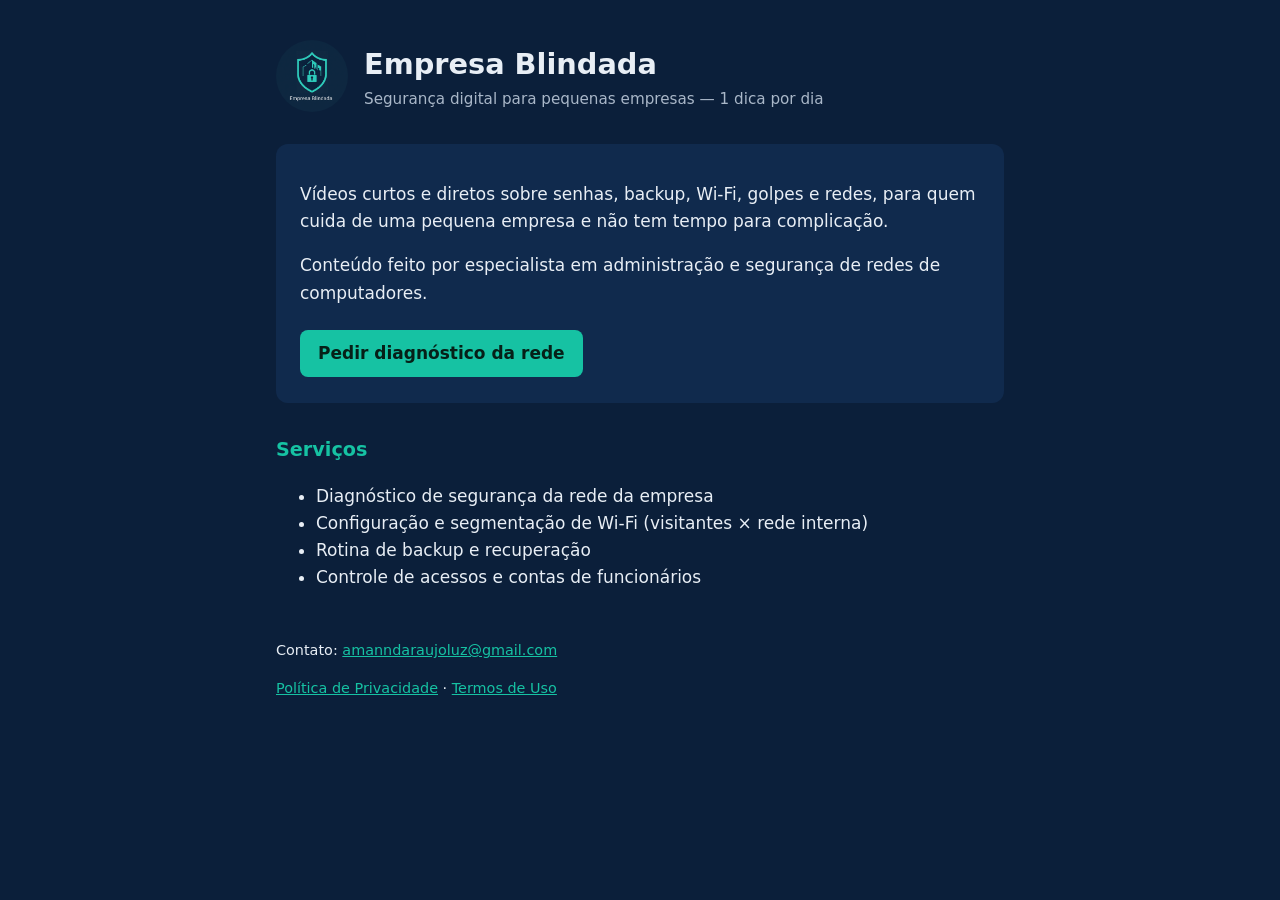
==== index.html @ fd561922 "Site Empresa Blindada: página inicial, privacidade e termos Co-Authored-By: Claude Opus 5.5 <noreply" ====
<!doctype html>
<html lang="pt-BR">
<head>
<meta charset="utf-8">
<meta name="viewport" content="width=device-width, initial-scale=1">
<title>Empresa Blindada</title>
<meta name="description" content="Dicas rápidas de segurança digital para pequenas empresas.">
<link rel="icon" href="favicon.png">
<link rel="stylesheet" href="style.css">
</head>
<body>
<main>
  <header>
    <img src="logo.png" alt="Logo Empresa Blindada">
    <div>
      <h1>Empresa Blindada</h1>
      <div class="muted">Segurança digital para pequenas empresas — 1 dica por dia</div>
    </div>
  </header>

  <div class="card">
    <p>Vídeos curtos e diretos sobre senhas, backup, Wi-Fi, golpes e redes, para quem cuida de uma
    pequena empresa e não tem tempo para complicação.</p>
    <p>Conteúdo feito por especialista em administração e segurança de redes de computadores.</p>
    <a class="btn" href="mailto:amanndaraujoluz@gmail.com?subject=Diagn%C3%B3stico%20de%20rede">Pedir diagnóstico da rede</a>
  </div>

  <h2>Serviços</h2>
  <ul>
    <li>Diagnóstico de segurança da rede da empresa</li>
    <li>Configuração e segmentação de Wi-Fi (visitantes × rede interna)</li>
    <li>Rotina de backup e recuperação</li>
    <li>Controle de acessos e contas de funcionários</li>
  </ul>

  <footer>
    <p>Contato: <a href="mailto:amanndaraujoluz@gmail.com">amanndaraujoluz@gmail.com</a></p>
    <p><a href="privacidade.html">Política de Privacidade</a> · <a href="termos.html">Termos de Uso</a></p>
  </footer>
</main>
</body>
</html>
---- style.css ----
:root { --bg: #0B1F3A; --card: #102a4d; --accent: #16C2A3; --text: #E8EEF5; --muted: #A9B7C8; }
* { box-sizing: border-box; }
body { margin: 0; background: var(--bg); color: var(--text); font: 17px/1.6 system-ui, -apple-system, "Segoe UI", Roboto, sans-serif; }
main { max-width: 760px; margin: 0 auto; padding: 40px 16px 64px; }
header { display: flex; align-items: center; gap: 16px; margin-bottom: 32px; }
header img { width: 72px; height: 72px; border-radius: 50%; }
h1 { font-size: 1.8rem; margin: 0; }
h2 { color: var(--accent); font-size: 1.2rem; margin-top: 32px; }
p, li { color: var(--text); }
.muted { color: var(--muted); font-size: .95rem; }
a { color: var(--accent); }
.card { background: var(--card); border-radius: 12px; padding: 20px 24px; margin: 20px 0; }
.btn { display: inline-block; background: var(--accent); color: #062018; font-weight: 600; padding: 10px 18px; border-radius: 8px; text-decoration: none; margin: 6px 8px 6px 0; }
footer { margin-top: 48px; color: var(--muted); font-size: .9rem; }
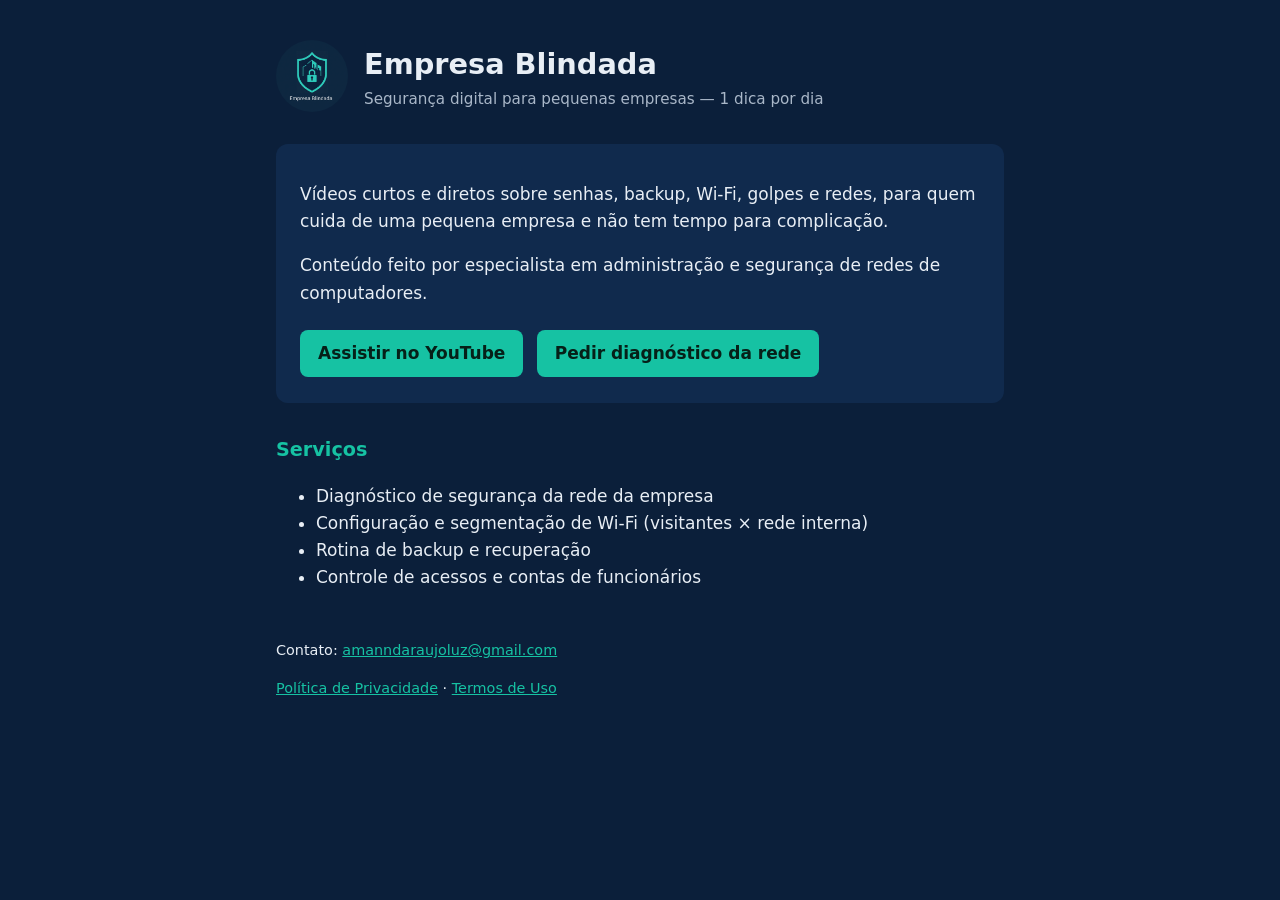
==== commit f232f918: "Link do canal @empresablindadace Co-Authored-By: Claude Opus 5.5 <noreply@anthropic.com>" ====
--- a/index.html
+++ b/index.html
@@ -22,6 +22,7 @@
     <p>Vídeos curtos e diretos sobre senhas, backup, Wi-Fi, golpes e redes, para quem cuida de uma
     pequena empresa e não tem tempo para complicação.</p>
     <p>Conteúdo feito por especialista em administração e segurança de redes de computadores.</p>
+    <a class="btn" href="https://www.youtube.com/@empresablindadace">Assistir no YouTube</a>
     <a class="btn" href="mailto:amanndaraujoluz@gmail.com?subject=Diagn%C3%B3stico%20de%20rede">Pedir diagnóstico da rede</a>
   </div>
 
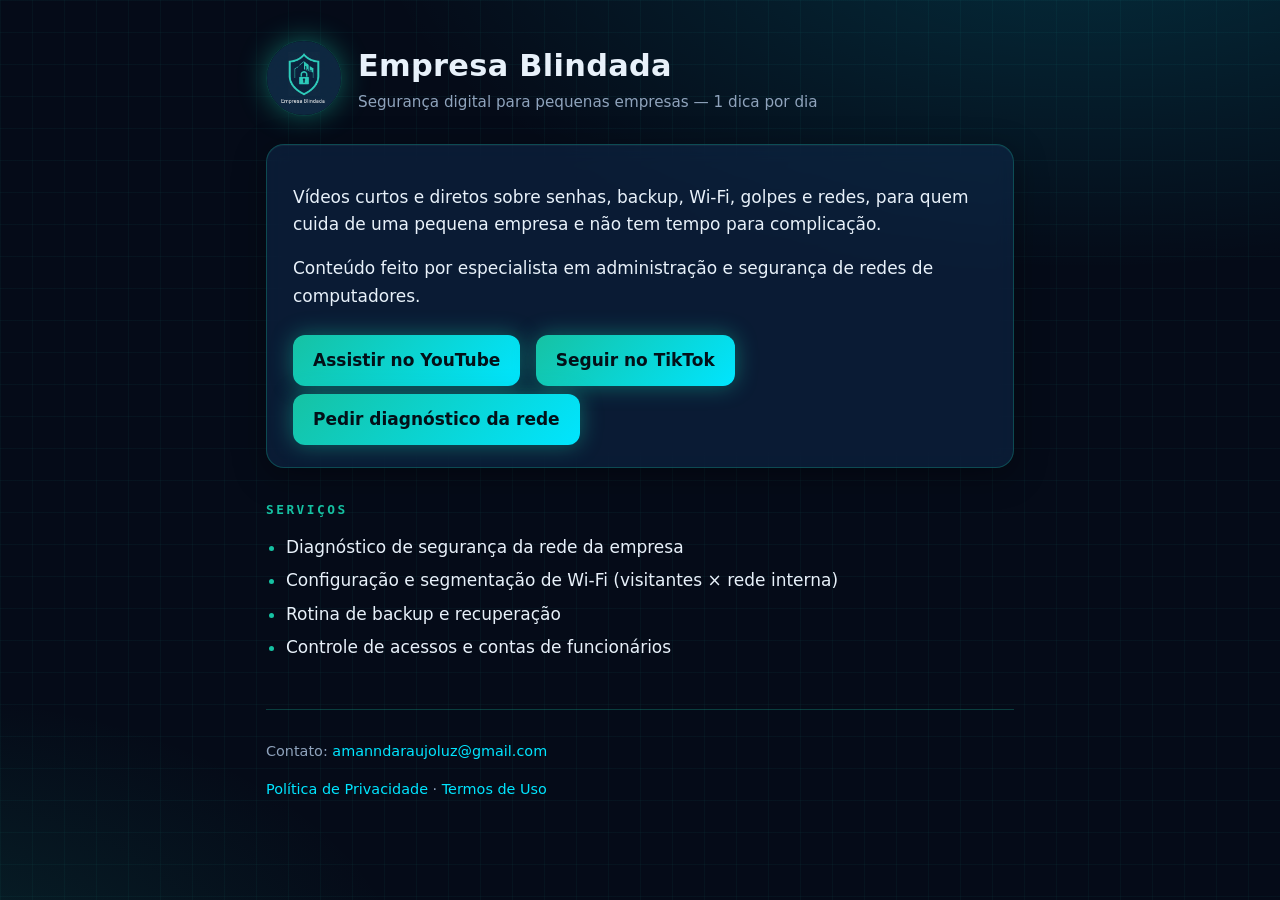
==== commit b24e6394: "Link do TikTok @empresablindada no site Co-Authored-By: Claude Opus 5.5 <noreply@anthropic.com>" ====
--- a/index.html
+++ b/index.html
@@ -23,6 +23,7 @@
     pequena empresa e não tem tempo para complicação.</p>
     <p>Conteúdo feito por especialista em administração e segurança de redes de computadores.</p>
     <a class="btn" href="https://www.youtube.com/@empresablindadace">Assistir no YouTube</a>
+    <a class="btn" href="https://www.tiktok.com/@empresablindada">Seguir no TikTok</a>
     <a class="btn" href="mailto:amanndaraujoluz@gmail.com?subject=Diagn%C3%B3stico%20de%20rede">Pedir diagnóstico da rede</a>
   </div>
 
--- a/style.css
+++ b/style.css
@@ -1,14 +1,22 @@
-:root { --bg: #0B1F3A; --card: #102a4d; --accent: #16C2A3; --text: #E8EEF5; --muted: #A9B7C8; }
-* { box-sizing: border-box; }
-body { margin: 0; background: var(--bg); color: var(--text); font: 17px/1.6 system-ui, -apple-system, "Segoe UI", Roboto, sans-serif; }
-main { max-width: 760px; margin: 0 auto; padding: 40px 16px 64px; }
-header { display: flex; align-items: center; gap: 16px; margin-bottom: 32px; }
-header img { width: 72px; height: 72px; border-radius: 50%; }
-h1 { font-size: 1.8rem; margin: 0; }
-h2 { color: var(--accent); font-size: 1.2rem; margin-top: 32px; }
-p, li { color: var(--text); }
-.muted { color: var(--muted); font-size: .95rem; }
-a { color: var(--accent); }
-.card { background: var(--card); border-radius: 12px; padding: 20px 24px; margin: 20px 0; }
-.btn { display: inline-block; background: var(--accent); color: #062018; font-weight: 600; padding: 10px 18px; border-radius: 8px; text-decoration: none; margin: 6px 8px 6px 0; }
-footer { margin-top: 48px; color: var(--muted); font-size: .9rem; }
+:root{--bg:#050b18;--glass:rgba(16,42,77,.55);--line:rgba(22,194,163,.28);--teal:#16C2A3;--cyan:#00E5FF;--text:#E8F1FA;--muted:#8FA3BC}
+*{box-sizing:border-box}html{background:var(--bg)}
+body{margin:0;color:var(--text);font:17px/1.6 "Segoe UI",system-ui,Roboto,sans-serif;min-height:100vh;
+background:radial-gradient(1200px 600px at 85% -10%,rgba(0,229,255,.16),transparent 60%),
+radial-gradient(900px 500px at -10% 110%,rgba(22,194,163,.14),transparent 60%),
+linear-gradient(rgba(22,194,163,.05) 1px,transparent 1px) 0 0/100% 32px,
+linear-gradient(90deg,rgba(22,194,163,.05) 1px,transparent 1px) 0 0/32px 100%,var(--bg)}
+main{max-width:780px;margin:0 auto;padding:40px 16px 64px}
+header{display:flex;align-items:center;gap:16px;margin-bottom:28px}
+header img{width:76px;height:76px;border-radius:50%;border:1px solid var(--line);box-shadow:0 0 28px rgba(22,194,163,.45)}
+h1{font-size:1.9rem;margin:0;letter-spacing:.3px}
+h2{font:600 .8rem ui-monospace,Consolas,monospace;letter-spacing:2.5px;text-transform:uppercase;color:var(--teal);margin-top:34px}
+.muted{color:var(--muted);font-size:.95rem}
+a{color:var(--cyan);text-decoration:none}a:hover{text-shadow:0 0 12px rgba(0,229,255,.7)}
+.card{background:var(--glass);backdrop-filter:blur(10px);border:1px solid var(--line);border-radius:18px;padding:22px 26px;margin:20px 0;
+box-shadow:0 8px 32px rgba(0,0,0,.35),inset 0 1px 0 rgba(255,255,255,.04)}
+.btn{display:inline-block;font-weight:700;padding:12px 20px;border-radius:12px;margin:8px 10px 0 0;color:#031018;
+background:linear-gradient(135deg,var(--teal),var(--cyan));box-shadow:0 0 22px rgba(22,194,163,.45);transition:.15s}
+.btn:hover{transform:translateY(-1px);box-shadow:0 0 30px rgba(0,229,255,.6);text-shadow:none}
+ul{padding-left:20px}li{margin:6px 0}li::marker{color:var(--teal)}
+code{font-family:ui-monospace,Consolas,monospace;color:var(--cyan)}
+footer{margin-top:48px;padding-top:16px;border-top:1px solid var(--line);color:var(--muted);font-size:.9rem}
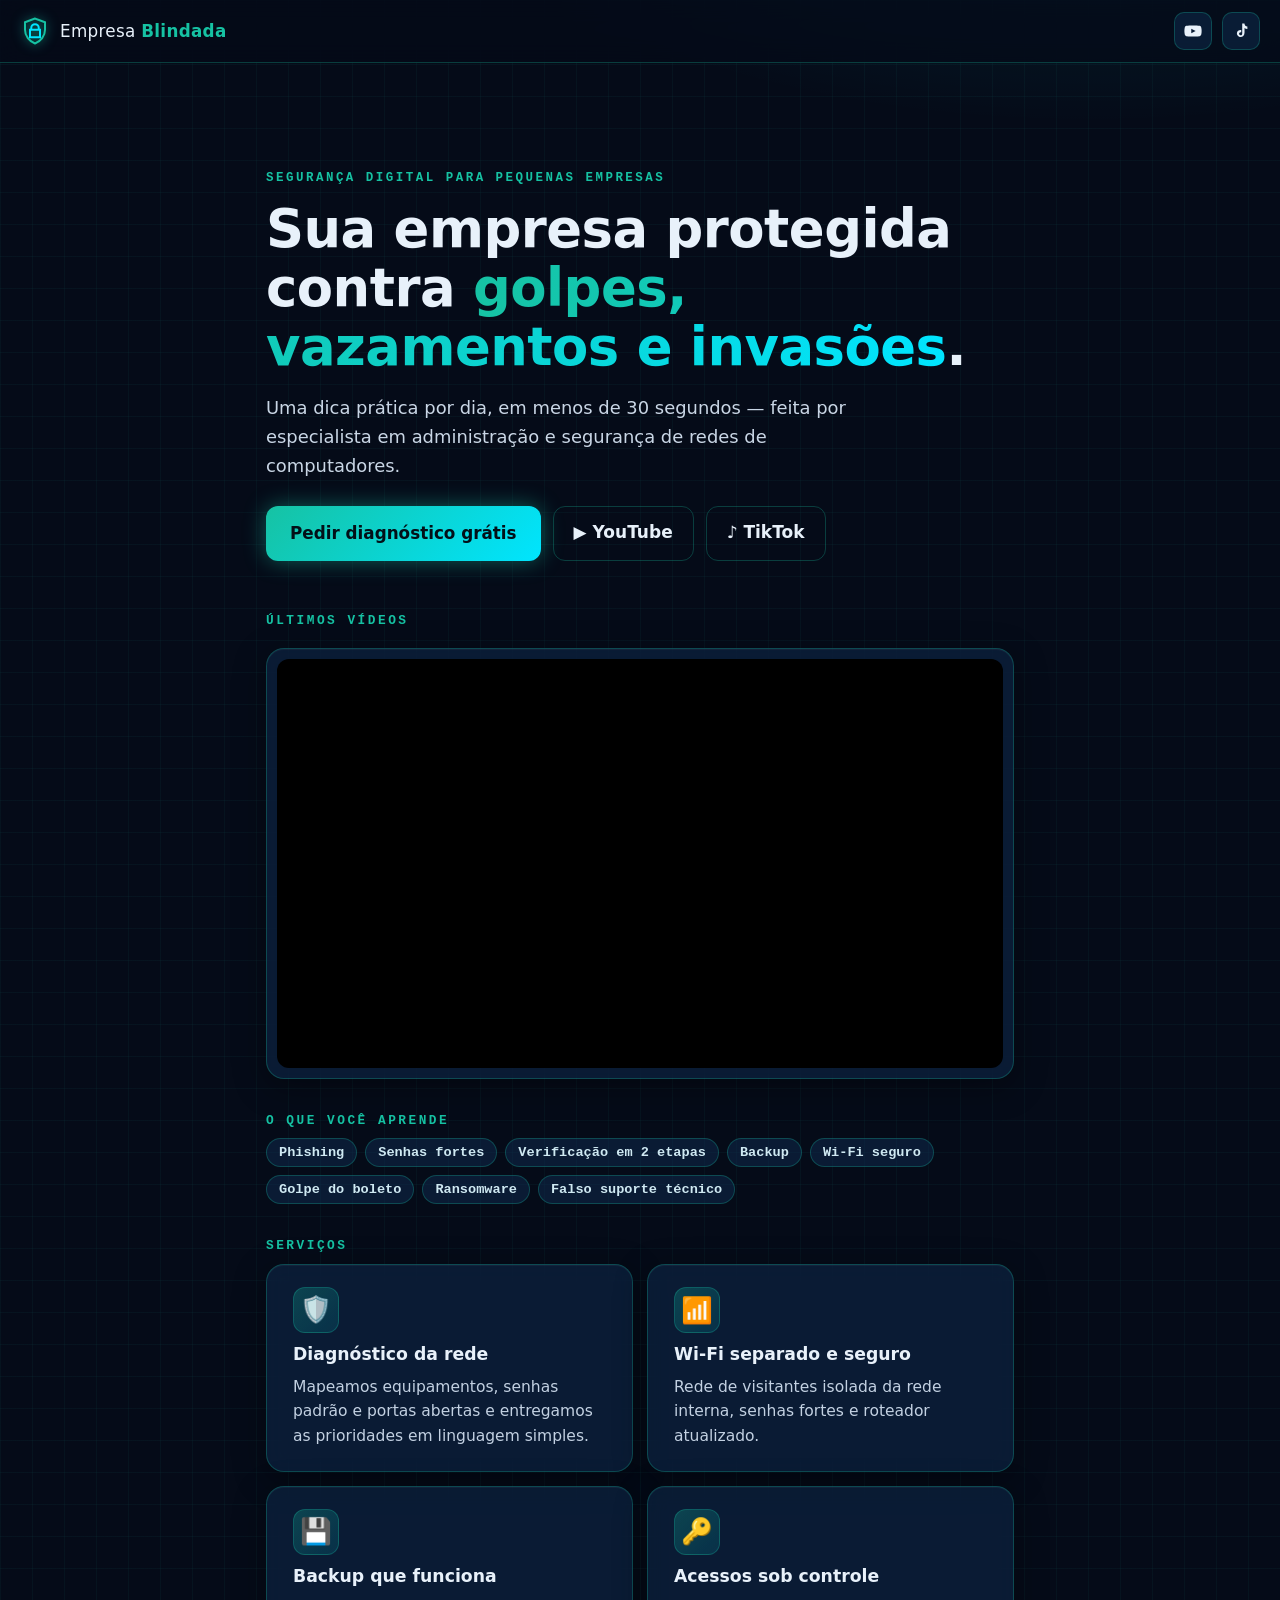
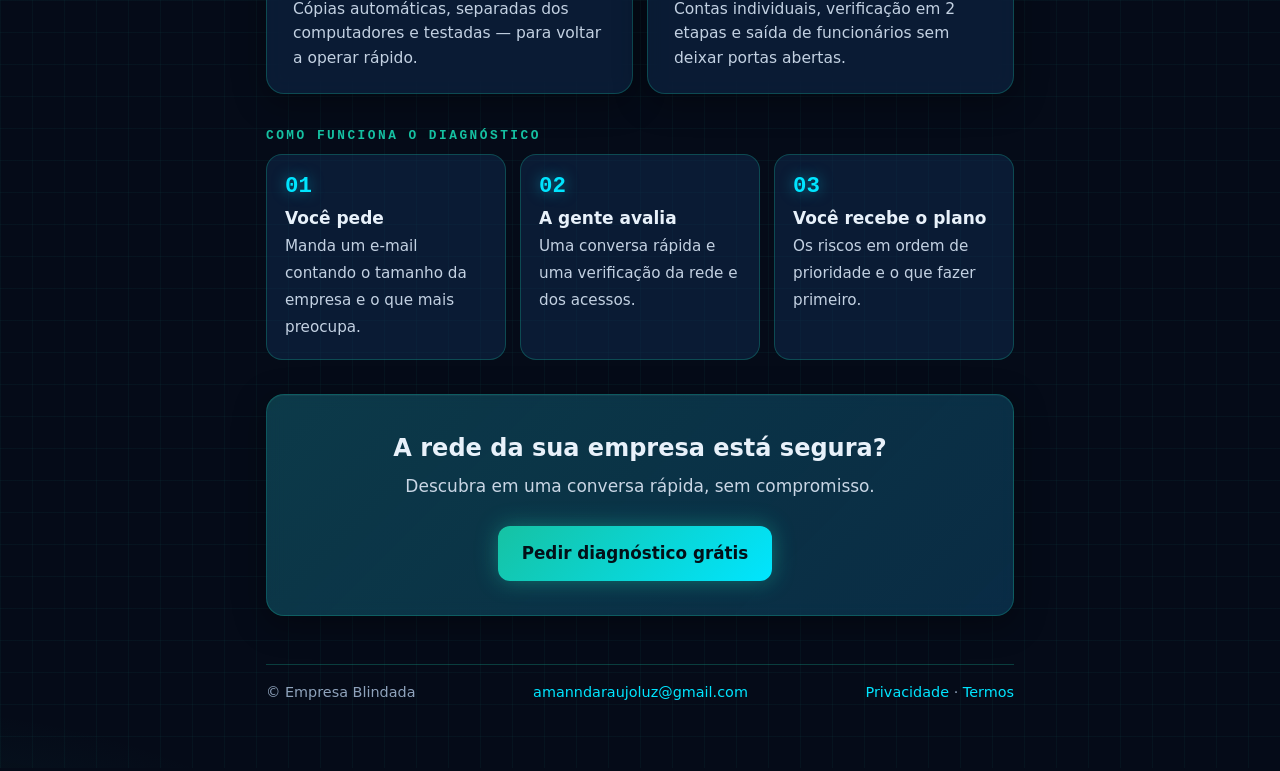
==== commit 6f211fd7: "Site redesenhado: abertura de impacto, CTA principal, vídeos do canal, serviços em cartões, passos d" ====
--- a/index.html
+++ b/index.html
@@ -3,41 +3,89 @@
 <head>
 <meta charset="utf-8">
 <meta name="viewport" content="width=device-width, initial-scale=1">
-<title>Empresa Blindada</title>
-<meta name="description" content="Dicas rápidas de segurança digital para pequenas empresas.">
+<title>Empresa Blindada — Segurança digital para pequenas empresas</title>
+<meta name="description" content="Dicas rápidas de segurança digital para pequenas empresas e diagnóstico gratuito da rede da sua empresa.">
+<meta property="og:title" content="Empresa Blindada">
+<meta property="og:description" content="Segurança digital para pequenas empresas — 1 dica por dia.">
+<meta property="og:image" content="https://amanndaraujoluz-cyber.github.io/logo.png">
 <link rel="icon" href="favicon.png">
 <link rel="stylesheet" href="style.css">
 </head>
 <body>
+<nav class="nav">
+  <a class="brand" href="#">
+    <svg class="shield" viewBox="0 0 24 24" aria-hidden="true"><path d="M12 2 4 5v6c0 5 3.4 9.4 8 11 4.6-1.6 8-6 8-11V5l-8-3Z"/><path class="lock" d="M9 11V9.5a3 3 0 0 1 6 0V11m-7 0h8v6H8z"/></svg>
+    <span>Empresa <b>Blindada</b></span>
+  </a>
+  <div class="social">
+    <a href="https://www.youtube.com/@empresablindadace" aria-label="YouTube" title="YouTube"><svg viewBox="0 0 24 24"><path d="M23 7.2a3 3 0 0 0-2.1-2.1C19 4.6 12 4.6 12 4.6s-7 0-8.9.5A3 3 0 0 0 1 7.2 31 31 0 0 0 .5 12a31 31 0 0 0 .5 4.8 3 3 0 0 0 2.1 2.1c1.9.5 8.9.5 8.9.5s7 0 8.9-.5a3 3 0 0 0 2.1-2.1c.4-1.6.5-3.2.5-4.8s-.1-3.2-.5-4.8ZM9.7 15.1V8.9l5.8 3.1-5.8 3.1Z"/></svg></a>
+    <a href="https://www.tiktok.com/@empresablindada" aria-label="TikTok" title="TikTok"><svg viewBox="0 0 24 24"><path d="M16.6 2c.3 2.3 1.6 3.9 3.9 4.1v3.1a7 7 0 0 1-3.8-1.2v6.3c0 4-3.3 6.3-6.4 5.6-3.9-.9-4.9-5.6-2.2-8.1 1.1-1 2.6-1.4 4.2-1.2v3.2a2.7 2.7 0 0 0-1.9.3c-1.6.9-1.2 3.5.8 3.7 1.4.1 2.4-.9 2.4-2.6V2h3Z"/></svg></a>
+  </div>
+</nav>
+
 <main>
-  <header>
-    <img src="logo.png" alt="Logo Empresa Blindada">
-    <div>
-      <h1>Empresa Blindada</h1>
-      <div class="muted">Segurança digital para pequenas empresas — 1 dica por dia</div>
+  <section class="hero">
+    <p class="eyebrow">Segurança digital para pequenas empresas</p>
+    <h1>Sua empresa protegida contra <span class="hl">golpes, vazamentos e invasões</span>.</h1>
+    <p class="lead">Uma dica prática por dia, em menos de 30 segundos — feita por especialista em administração e
+      segurança de redes de computadores.</p>
+    <div class="ctas">
+      <a class="btn primary" href="mailto:amanndaraujoluz@gmail.com?subject=Diagn%C3%B3stico%20gr%C3%A1tis%20da%20rede">Pedir diagnóstico grátis</a>
+      <a class="btn ghost" href="https://www.youtube.com/@empresablindadace">▶ YouTube</a>
+      <a class="btn ghost" href="https://www.tiktok.com/@empresablindada">♪ TikTok</a>
     </div>
-  </header>
+  </section>
 
-  <div class="card">
-    <p>Vídeos curtos e diretos sobre senhas, backup, Wi-Fi, golpes e redes, para quem cuida de uma
-    pequena empresa e não tem tempo para complicação.</p>
-    <p>Conteúdo feito por especialista em administração e segurança de redes de computadores.</p>
-    <a class="btn" href="https://www.youtube.com/@empresablindadace">Assistir no YouTube</a>
-    <a class="btn" href="https://www.tiktok.com/@empresablindada">Seguir no TikTok</a>
-    <a class="btn" href="mailto:amanndaraujoluz@gmail.com?subject=Diagn%C3%B3stico%20de%20rede">Pedir diagnóstico da rede</a>
-  </div>
+  <section>
+    <h2>Últimos vídeos</h2>
+    <div class="player card">
+      <iframe src="https://www.youtube-nocookie.com/embed/videoseries?list=UUCDqqWhhor-PxUTQZ4DdTWQ"
+              title="Vídeos do canal Empresa Blindada" loading="lazy" allowfullscreen
+              allow="accelerometer; autoplay; clipboard-write; encrypted-media; gyroscope; picture-in-picture"></iframe>
+    </div>
+  </section>
 
-  <h2>Serviços</h2>
-  <ul>
-    <li>Diagnóstico de segurança da rede da empresa</li>
-    <li>Configuração e segmentação de Wi-Fi (visitantes × rede interna)</li>
-    <li>Rotina de backup e recuperação</li>
-    <li>Controle de acessos e contas de funcionários</li>
-  </ul>
+  <section>
+    <h2>O que você aprende</h2>
+    <div class="tags">
+      <span>Phishing</span><span>Senhas fortes</span><span>Verificação em 2 etapas</span><span>Backup</span>
+      <span>Wi-Fi seguro</span><span>Golpe do boleto</span><span>Ransomware</span><span>Falso suporte técnico</span>
+    </div>
+  </section>
+
+  <section>
+    <h2>Serviços</h2>
+    <div class="grid">
+      <div class="card feat"><div class="ico">🛡️</div><h3>Diagnóstico da rede</h3>
+        <p>Mapeamos equipamentos, senhas padrão e portas abertas e entregamos as prioridades em linguagem simples.</p></div>
+      <div class="card feat"><div class="ico">📶</div><h3>Wi-Fi separado e seguro</h3>
+        <p>Rede de visitantes isolada da rede interna, senhas fortes e roteador atualizado.</p></div>
+      <div class="card feat"><div class="ico">💾</div><h3>Backup que funciona</h3>
+        <p>Cópias automáticas, separadas dos computadores e testadas — para voltar a operar rápido.</p></div>
+      <div class="card feat"><div class="ico">🔑</div><h3>Acessos sob controle</h3>
+        <p>Contas individuais, verificação em 2 etapas e saída de funcionários sem deixar portas abertas.</p></div>
+    </div>
+  </section>
+
+  <section>
+    <h2>Como funciona o diagnóstico</h2>
+    <ol class="steps">
+      <li><b>Você pede</b><span>Manda um e-mail contando o tamanho da empresa e o que mais preocupa.</span></li>
+      <li><b>A gente avalia</b><span>Uma conversa rápida e uma verificação da rede e dos acessos.</span></li>
+      <li><b>Você recebe o plano</b><span>Os riscos em ordem de prioridade e o que fazer primeiro.</span></li>
+    </ol>
+  </section>
+
+  <section class="card final">
+    <h3>A rede da sua empresa está segura?</h3>
+    <p>Descubra em uma conversa rápida, sem compromisso.</p>
+    <a class="btn primary" href="mailto:amanndaraujoluz@gmail.com?subject=Diagn%C3%B3stico%20gr%C3%A1tis%20da%20rede">Pedir diagnóstico grátis</a>
+  </section>
 
   <footer>
-    <p>Contato: <a href="mailto:amanndaraujoluz@gmail.com">amanndaraujoluz@gmail.com</a></p>
-    <p><a href="privacidade.html">Política de Privacidade</a> · <a href="termos.html">Termos de Uso</a></p>
+    <span>© Empresa Blindada</span>
+    <span><a href="mailto:amanndaraujoluz@gmail.com">amanndaraujoluz@gmail.com</a></span>
+    <span><a href="privacidade.html">Privacidade</a> · <a href="termos.html">Termos</a></span>
   </footer>
 </main>
 </body>
--- a/style.css
+++ b/style.css
@@ -20,3 +20,41 @@
 ul{padding-left:20px}li{margin:6px 0}li::marker{color:var(--teal)}
 code{font-family:ui-monospace,Consolas,monospace;color:var(--cyan)}
 footer{margin-top:48px;padding-top:16px;border-top:1px solid var(--line);color:var(--muted);font-size:.9rem}
+
+/* ---- página inicial ---- */
+.nav{position:sticky;top:0;z-index:5;display:flex;justify-content:space-between;align-items:center;padding:12px 20px;
+background:rgba(5,11,24,.72);backdrop-filter:blur(12px);border-bottom:1px solid var(--line)}
+.brand{display:flex;align-items:center;gap:10px;color:var(--text);font-size:1.05rem;letter-spacing:.3px}
+.brand b{color:var(--teal)}.brand:hover{text-shadow:none}
+.shield{width:30px;height:30px;fill:none;stroke:var(--teal);stroke-width:1.6;filter:drop-shadow(0 0 6px rgba(22,194,163,.7))}
+.shield .lock{stroke:var(--cyan)}
+.social{display:flex;gap:10px}.social a{display:grid;place-items:center;width:38px;height:38px;border-radius:10px;
+border:1px solid var(--line);background:var(--glass)}.social svg{width:18px;height:18px;fill:var(--text)}
+.social a:hover{border-color:var(--cyan);box-shadow:0 0 16px rgba(0,229,255,.35)}
+.hero{padding:56px 0 18px}
+.eyebrow{font:600 .78rem ui-monospace,Consolas,monospace;letter-spacing:2.5px;text-transform:uppercase;color:var(--teal);margin:0 0 14px}
+.hero h1{font-size:clamp(2rem,6vw,3.3rem);line-height:1.12;margin:0 0 18px;letter-spacing:-.5px}
+.hl{background:linear-gradient(90deg,var(--teal),var(--cyan));-webkit-background-clip:text;background-clip:text;color:transparent}
+.lead{font-size:1.12rem;color:#c9d6e5;max-width:620px;margin:0 0 26px}
+.ctas{display:flex;flex-wrap:wrap;gap:12px}.ctas .btn{margin:0}
+.btn.primary{font-size:1.05rem;padding:14px 24px}
+.btn.ghost{background:transparent;color:var(--text);border:1px solid var(--line);box-shadow:none}
+.btn.ghost:hover{border-color:var(--cyan);box-shadow:0 0 18px rgba(0,229,255,.3)}
+section{margin-top:12px}
+.player{padding:10px}.player iframe{display:block;width:100%;aspect-ratio:16/9;border:0;border-radius:12px;background:#000}
+.tags{display:flex;flex-wrap:wrap;gap:8px}.tags span{font:600 .85rem ui-monospace,Consolas,monospace;padding:6px 12px;
+border-radius:999px;border:1px solid var(--line);background:var(--glass);color:#cfe9f2}
+.grid{display:grid;grid-template-columns:repeat(2,1fr);gap:14px}
+.feat{margin:0;transition:.2s}.feat:hover{border-color:rgba(0,229,255,.55);transform:translateY(-2px)}
+.feat h3{margin:8px 0 6px;font-size:1.08rem}.feat p{margin:0;color:#c3d1e2;font-size:.97rem}
+.ico{font-size:1.6rem;width:46px;height:46px;display:grid;place-items:center;border-radius:12px;
+background:linear-gradient(135deg,rgba(22,194,163,.25),rgba(0,229,255,.1));border:1px solid var(--line)}
+.steps{list-style:none;padding:0;margin:0;display:grid;grid-template-columns:repeat(3,1fr);gap:14px;counter-reset:s}
+.steps li{counter-increment:s;background:var(--glass);border:1px solid var(--line);border-radius:16px;padding:18px;margin:0}
+.steps li::before{content:"0" counter(s);font:700 1.4rem ui-monospace,Consolas,monospace;color:var(--cyan);
+text-shadow:0 0 14px rgba(0,229,255,.5);display:block;margin-bottom:6px}
+.steps b{display:block}.steps span{color:#c3d1e2;font-size:.95rem}
+.final{text-align:center;margin-top:34px;padding:34px 22px;background:linear-gradient(135deg,rgba(22,194,163,.18),rgba(0,229,255,.08)),var(--glass)}
+.final h3{font-size:1.5rem;margin:0 0 6px}.final p{color:#c9d6e5;margin:0 0 18px}
+main>footer{display:flex;flex-wrap:wrap;justify-content:space-between;gap:10px}
+@media(max-width:640px){.grid,.steps{grid-template-columns:1fr}.ctas .btn{flex:1 1 100%;text-align:center}.hero{padding-top:32px}}
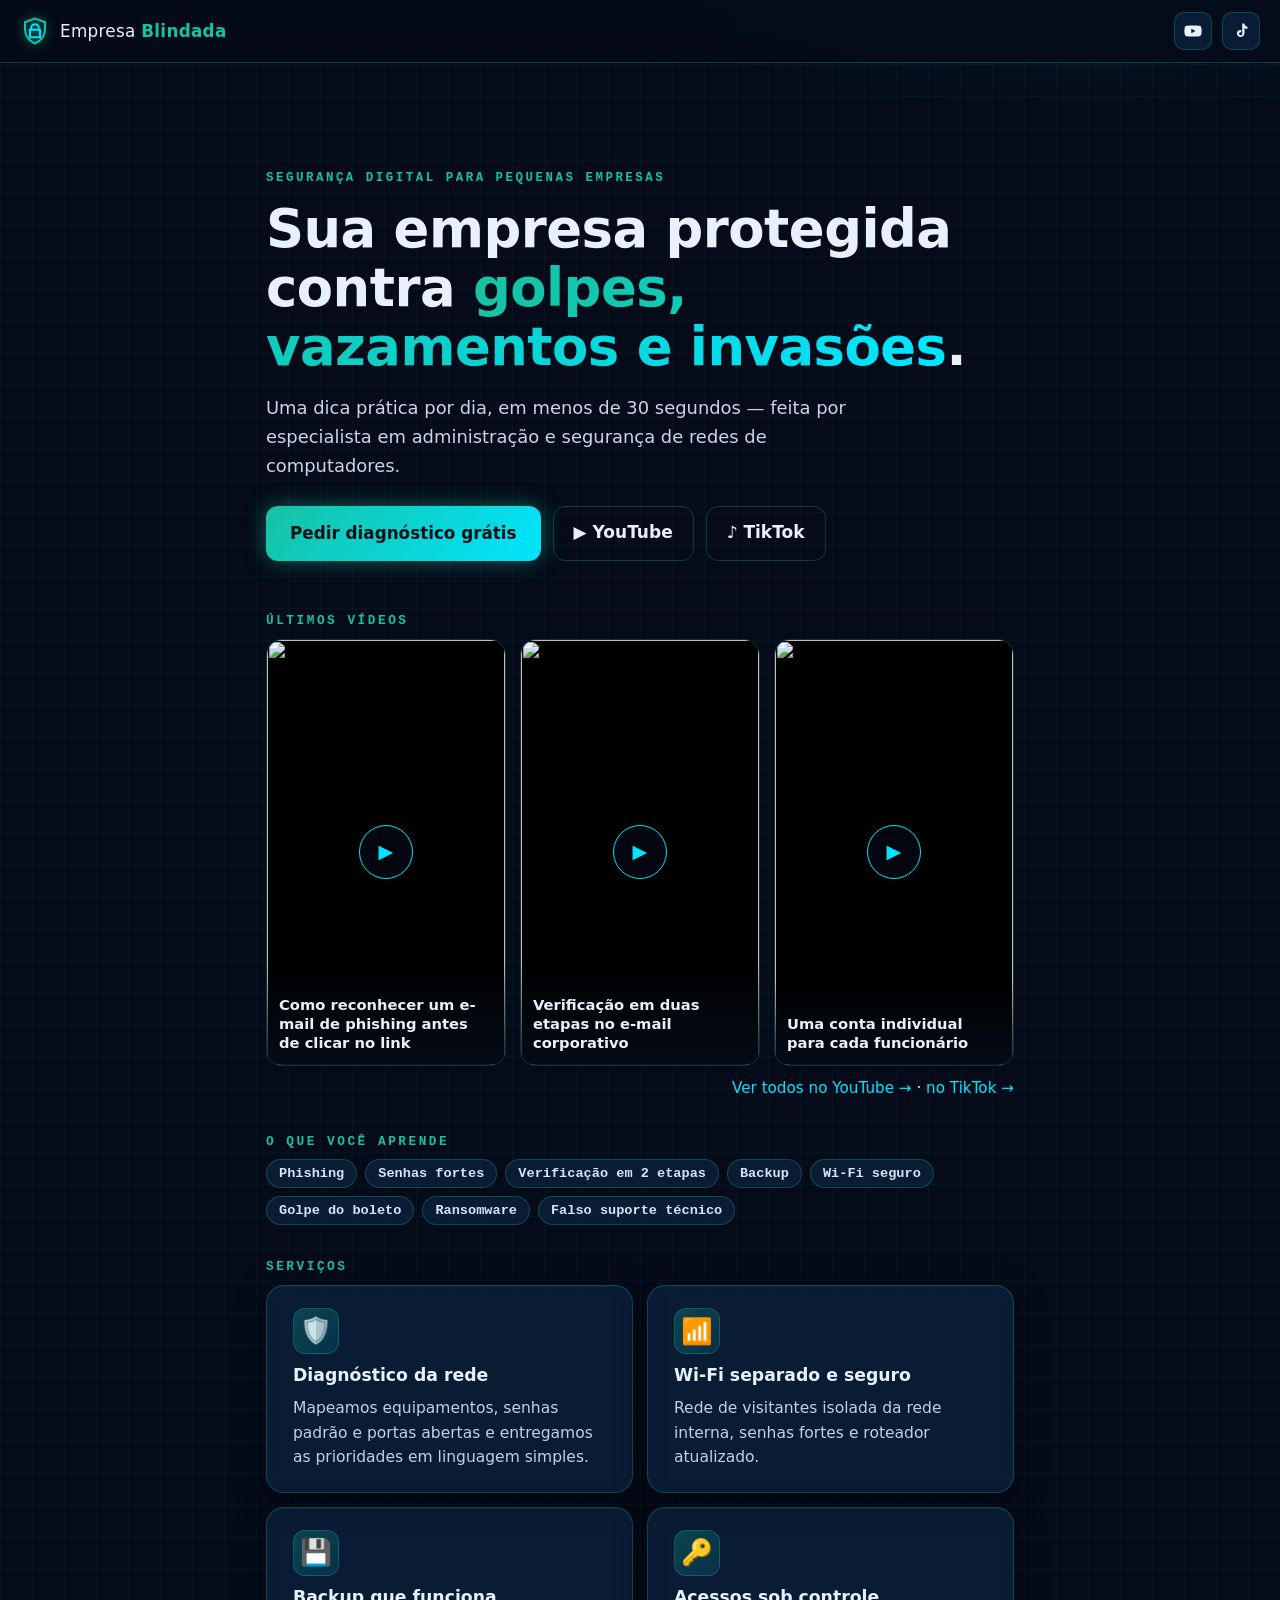
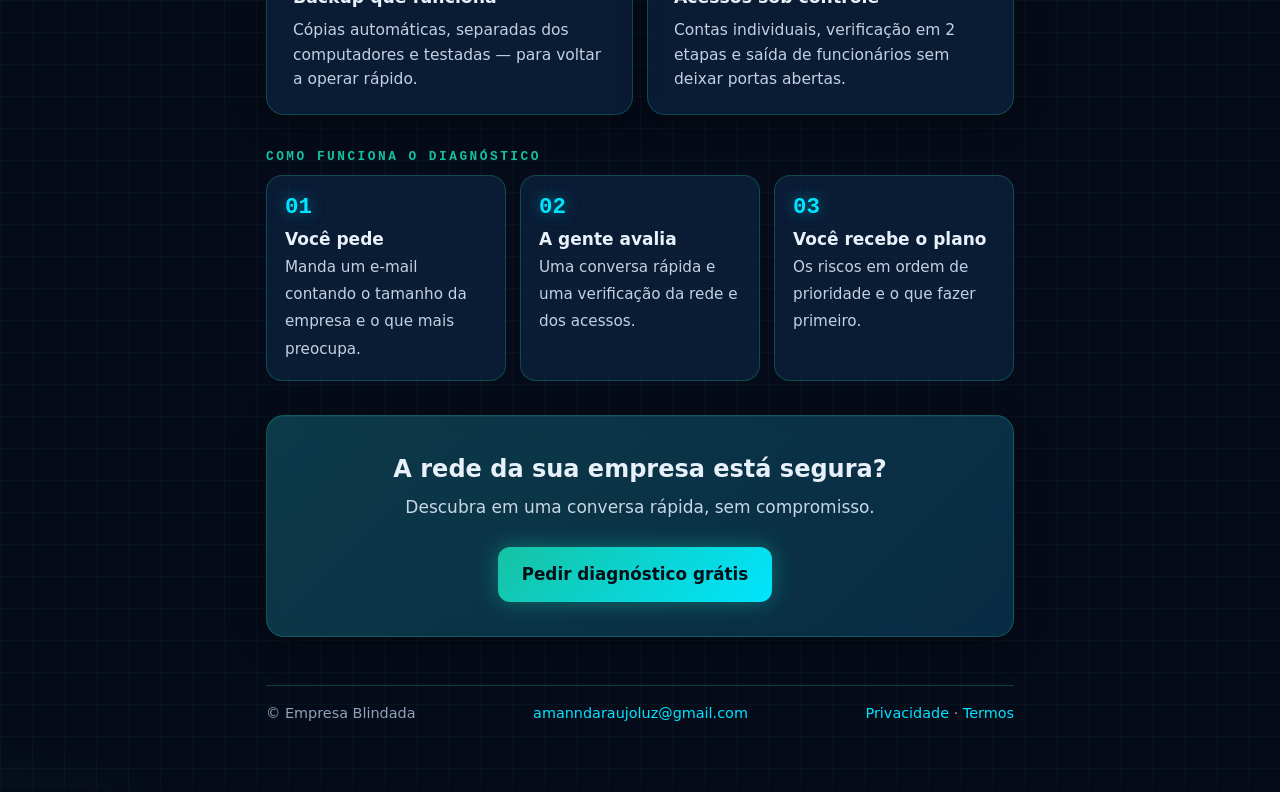
==== commit 1e602303: "Últimos vídeos: cartões com miniatura no lugar do player embutido Co-Authored-By: Claude Opus 5.5 <n" ====
--- a/index.html
+++ b/index.html
@@ -38,11 +38,19 @@
 
   <section>
     <h2>Últimos vídeos</h2>
-    <div class="player card">
-      <iframe src="https://www.youtube-nocookie.com/embed/videoseries?list=UUCDqqWhhor-PxUTQZ4DdTWQ"
-              title="Vídeos do canal Empresa Blindada" loading="lazy" allowfullscreen
-              allow="accelerometer; autoplay; clipboard-write; encrypted-media; gyroscope; picture-in-picture"></iframe>
+    <div class="vids">
+      <a class="vid" href="https://www.youtube.com/shorts/QfmKn2IWd20" target="_blank" rel="noopener">
+        <img src="https://i.ytimg.com/vi/QfmKn2IWd20/oar2.jpg" alt="" loading="lazy"><span class="play">▶</span>
+        <span class="vt">Como reconhecer um e-mail de phishing antes de clicar no link</span></a>
+      <a class="vid" href="https://www.youtube.com/shorts/24ArOLr6D9s" target="_blank" rel="noopener">
+        <img src="https://i.ytimg.com/vi/24ArOLr6D9s/oar2.jpg" alt="" loading="lazy"><span class="play">▶</span>
+        <span class="vt">Verificação em duas etapas no e-mail corporativo</span></a>
+      <a class="vid" href="https://www.youtube.com/shorts/a05N6h81ViE" target="_blank" rel="noopener">
+        <img src="https://i.ytimg.com/vi/a05N6h81ViE/oar2.jpg" alt="" loading="lazy"><span class="play">▶</span>
+        <span class="vt">Uma conta individual para cada funcionário</span></a>
     </div>
+    <p class="more"><a href="https://www.youtube.com/@empresablindadace/shorts" target="_blank" rel="noopener">Ver todos no YouTube →</a>
+      · <a href="https://www.tiktok.com/@empresablindada" target="_blank" rel="noopener">no TikTok →</a></p>
   </section>
 
   <section>
--- a/style.css
+++ b/style.css
@@ -41,7 +41,16 @@
 .btn.ghost{background:transparent;color:var(--text);border:1px solid var(--line);box-shadow:none}
 .btn.ghost:hover{border-color:var(--cyan);box-shadow:0 0 18px rgba(0,229,255,.3)}
 section{margin-top:12px}
-.player{padding:10px}.player iframe{display:block;width:100%;aspect-ratio:16/9;border:0;border-radius:12px;background:#000}
+.vids{display:grid;grid-template-columns:repeat(3,1fr);gap:14px}
+.vid{position:relative;display:block;aspect-ratio:9/16;border-radius:16px;overflow:hidden;border:1px solid var(--line);
+background:#000;color:var(--text);transition:.2s}.vid:hover{border-color:var(--cyan);transform:translateY(-2px);text-shadow:none;
+box-shadow:0 0 24px rgba(0,229,255,.3)}
+.vid img{width:100%;height:100%;object-fit:cover;display:block}
+.vid .play{position:absolute;top:50%;left:50%;transform:translate(-50%,-50%);width:54px;height:54px;border-radius:50%;
+display:grid;place-items:center;background:rgba(5,11,24,.6);border:1px solid var(--cyan);color:var(--cyan);font-size:1.2rem}
+.vid .vt{position:absolute;left:0;right:0;bottom:0;padding:34px 12px 12px;font-weight:600;font-size:.92rem;line-height:1.3;
+background:linear-gradient(transparent,rgba(5,11,24,.95))}
+.more{text-align:right;margin:10px 0 0;font-size:.95rem}
 .tags{display:flex;flex-wrap:wrap;gap:8px}.tags span{font:600 .85rem ui-monospace,Consolas,monospace;padding:6px 12px;
 border-radius:999px;border:1px solid var(--line);background:var(--glass);color:#cfe9f2}
 .grid{display:grid;grid-template-columns:repeat(2,1fr);gap:14px}
@@ -57,4 +66,4 @@
 .final{text-align:center;margin-top:34px;padding:34px 22px;background:linear-gradient(135deg,rgba(22,194,163,.18),rgba(0,229,255,.08)),var(--glass)}
 .final h3{font-size:1.5rem;margin:0 0 6px}.final p{color:#c9d6e5;margin:0 0 18px}
 main>footer{display:flex;flex-wrap:wrap;justify-content:space-between;gap:10px}
-@media(max-width:640px){.grid,.steps{grid-template-columns:1fr}.ctas .btn{flex:1 1 100%;text-align:center}.hero{padding-top:32px}}
+@media(max-width:640px){.grid,.steps{grid-template-columns:1fr}.vids{grid-template-columns:repeat(3,1fr);gap:8px}.vid .vt{display:none}.vid .play{width:40px;height:40px}.ctas .btn{flex:1 1 100%;text-align:center}.hero{padding-top:32px}}
